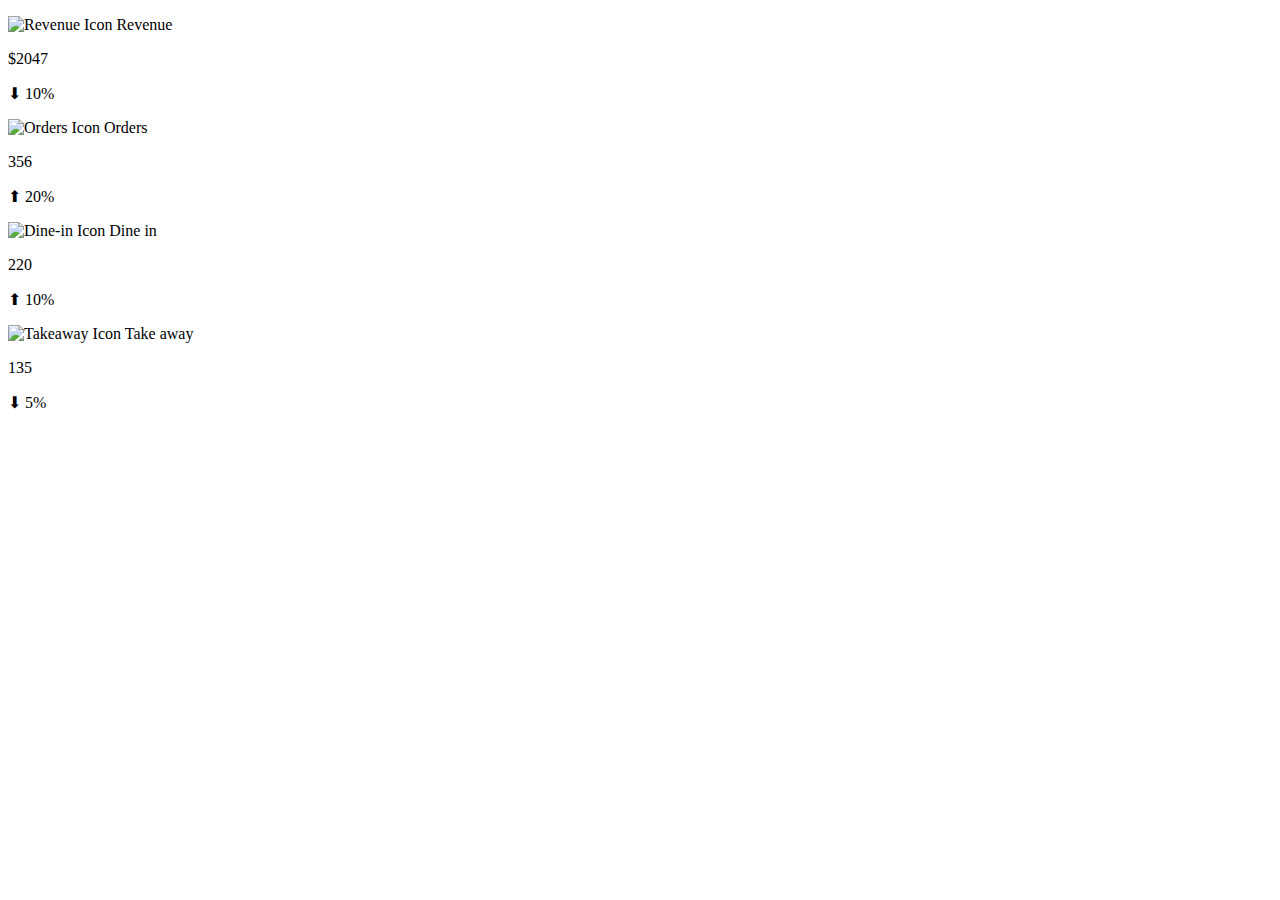
==== task1/index.html @ 8ef41dad "Add files via upload" ====
<!DOCTYPE html>
<html lang="en">
<head>
    <meta charset="UTF-8">
    <meta name="viewport" content="width=device-width, initial-scale=1.0">
    <title>Order Stats Widget</title>
    <script src="https://cdn.tailwindcss.com"></script>
</head>
<body class="flex justify-center items-center h-screen bg-gray-100">
    <div class="flex space-x-4">
        <div class="bg-white p-4 rounded-2xl shadow-md w-48 text-center">
            <p class="text-gray-500 flex justify-center items-center space-x-2">
                <img src="https://cdn-icons-png.flaticon.com/512/3523/3523883.png" class="w-5 h-5" alt="Revenue Icon">
                <span>Revenue</span>
            </p>
            <p class="text-xl font-bold">$<span id="revenue">2047</span></p>
            <p class="text-red-500 text-sm">⬇ 10%</p>
        </div>
        <div class="bg-white p-4 rounded-2xl shadow-md w-48 text-center">
            <p class="text-gray-500 flex justify-center items-center space-x-2">
                <img src="https://cdn-icons-png.flaticon.com/512/263/263142.png" class="w-5 h-5" alt="Orders Icon">
                <span>Orders</span>
            </p>
            <p class="text-xl font-bold" id="orders">356</p>
            <p class="text-green-500 text-sm">⬆ 20%</p>
        </div>
        <div class="bg-white p-4 rounded-2xl shadow-md w-48 text-center">
            <p class="text-gray-500 flex justify-center items-center space-x-2">
                <img src="https://cdn-icons-png.flaticon.com/512/1046/1046784.png" class="w-5 h-5" alt="Dine-in Icon">
                <span>Dine in</span>
            </p>
            <p class="text-xl font-bold" id="dine-in">220</p>
            <p class="text-green-500 text-sm">⬆ 10%</p>
        </div>
        <div class="bg-white p-4 rounded-2xl shadow-md w-48 text-center">
            <p class="text-gray-500 flex justify-center items-center space-x-2">
                <img src="https://cdn-icons-png.flaticon.com/512/1046/1046793.png" class="w-5 h-5" alt="Takeaway Icon">
                <span>Take away</span>
            </p>
            <p class="text-xl font-bold" id="take-away">135</p>
            <p class="text-red-500 text-sm">⬇ 5%</p>
        </div>
    </div>

</body>
</html>
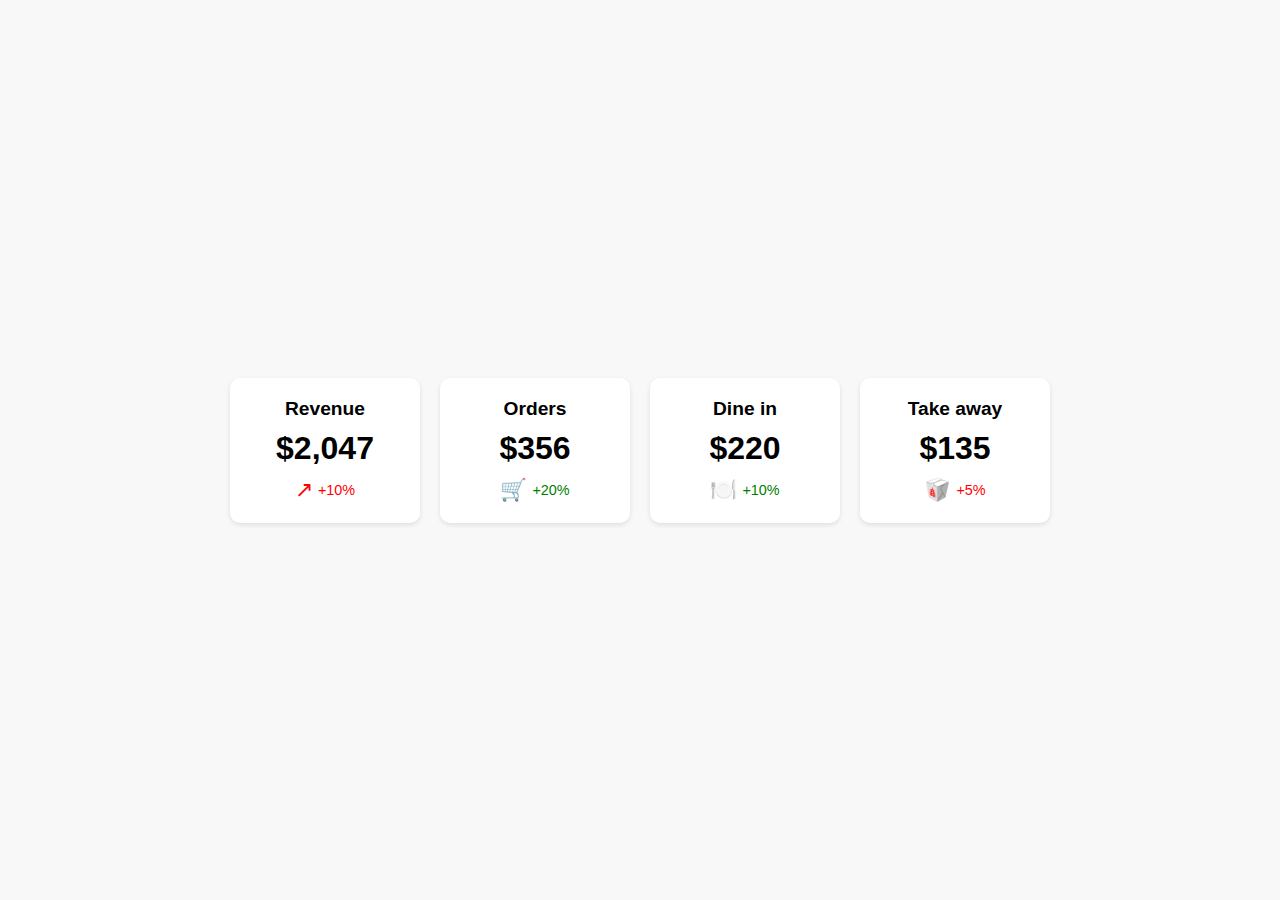
==== commit 3e4a1aea: "Add files via upload" ====
--- a/task1/index.html
+++ b/task1/index.html
@@ -3,44 +3,51 @@
 <head>
     <meta charset="UTF-8">
     <meta name="viewport" content="width=device-width, initial-scale=1.0">
-    <title>Order Stats Widget</title>
-    <script src="https://cdn.tailwindcss.com"></script>
+    <title>Restaurant Metrics</title>
+    <link rel="stylesheet" href="style.css">
+    <style>
+
+    </style>
 </head>
-<body class="flex justify-center items-center h-screen bg-gray-100">
-    <div class="flex space-x-4">
-        <div class="bg-white p-4 rounded-2xl shadow-md w-48 text-center">
-            <p class="text-gray-500 flex justify-center items-center space-x-2">
-                <img src="https://cdn-icons-png.flaticon.com/512/3523/3523883.png" class="w-5 h-5" alt="Revenue Icon">
-                <span>Revenue</span>
-            </p>
-            <p class="text-xl font-bold">$<span id="revenue">2047</span></p>
-            <p class="text-red-500 text-sm">⬇ 10%</p>
+<body>
+
+    <div class="container">
+        <div class="metric-card">
+            <h3>Revenue</h3>
+            <div class="value">$2,047</div>
+            <div class="change negative">
+                <span class="icon">↗</span>
+                +10%
+            </div>
         </div>
-        <div class="bg-white p-4 rounded-2xl shadow-md w-48 text-center">
-            <p class="text-gray-500 flex justify-center items-center space-x-2">
-                <img src="https://cdn-icons-png.flaticon.com/512/263/263142.png" class="w-5 h-5" alt="Orders Icon">
-                <span>Orders</span>
-            </p>
-            <p class="text-xl font-bold" id="orders">356</p>
-            <p class="text-green-500 text-sm">⬆ 20%</p>
+
+        <div class="metric-card">
+            <h3>Orders</h3>
+            <div class="value">$356</div>
+            <div class="change positive">
+                <span class="icon">🛒</span>
+                +20%
+            </div>
         </div>
-        <div class="bg-white p-4 rounded-2xl shadow-md w-48 text-center">
-            <p class="text-gray-500 flex justify-center items-center space-x-2">
-                <img src="https://cdn-icons-png.flaticon.com/512/1046/1046784.png" class="w-5 h-5" alt="Dine-in Icon">
-                <span>Dine in</span>
-            </p>
-            <p class="text-xl font-bold" id="dine-in">220</p>
-            <p class="text-green-500 text-sm">⬆ 10%</p>
+
+        <div class="metric-card">
+            <h3>Dine in</h3>
+            <div class="value">$220</div>
+            <div class="change positive">
+                <span class="icon">🍽️</span>
+                +10%
+            </div>
         </div>
-        <div class="bg-white p-4 rounded-2xl shadow-md w-48 text-center">
-            <p class="text-gray-500 flex justify-center items-center space-x-2">
-                <img src="https://cdn-icons-png.flaticon.com/512/1046/1046793.png" class="w-5 h-5" alt="Takeaway Icon">
-                <span>Take away</span>
-            </p>
-            <p class="text-xl font-bold" id="take-away">135</p>
-            <p class="text-red-500 text-sm">⬇ 5%</p>
+
+        <div class="metric-card">
+            <h3>Take away</h3>
+            <div class="value">$135</div>
+            <div class="change negative">
+                <span class="icon">🥡</span>
+                +5%
+            </div>
         </div>
     </div>
 
-</body>
+  <script src="script.ts"></script>
 </html>--- a/task1/style.css
+++ b/task1/style.css
@@ -0,0 +1,54 @@
+body {
+    font-family: sans-serif;
+    display: flex;
+    justify-content: center;
+    align-items: center;
+    height: 100vh;
+    margin: 0;
+    background-color: #f8f8f8;
+}
+
+.container {
+    display: flex;
+    gap: 20px;
+}
+
+.metric-card {
+    background-color: white;
+    padding: 20px;
+    border-radius: 10px;
+    box-shadow: 0 2px 5px rgba(0, 0, 0, 0.1);
+    text-align: center;
+    width: 150px; /* Adjust as needed */
+}
+
+.metric-card h3 {
+    margin: 0 0 10px;
+    font-size: 1.2em;
+}
+
+.metric-card .value {
+    font-size: 2em;
+    font-weight: bold;
+    margin-bottom: 10px;
+}
+
+.metric-card .change {
+    font-size: 0.9em;
+    display: flex;
+    align-items: center;
+    justify-content: center;
+}
+
+.metric-card .change.positive {
+    color: green;
+}
+
+.metric-card .change.negative {
+    color: red;
+}
+
+.metric-card .icon {
+    font-size: 1.5em; /* Adjust icon size */
+    margin-right: 5px;
+}